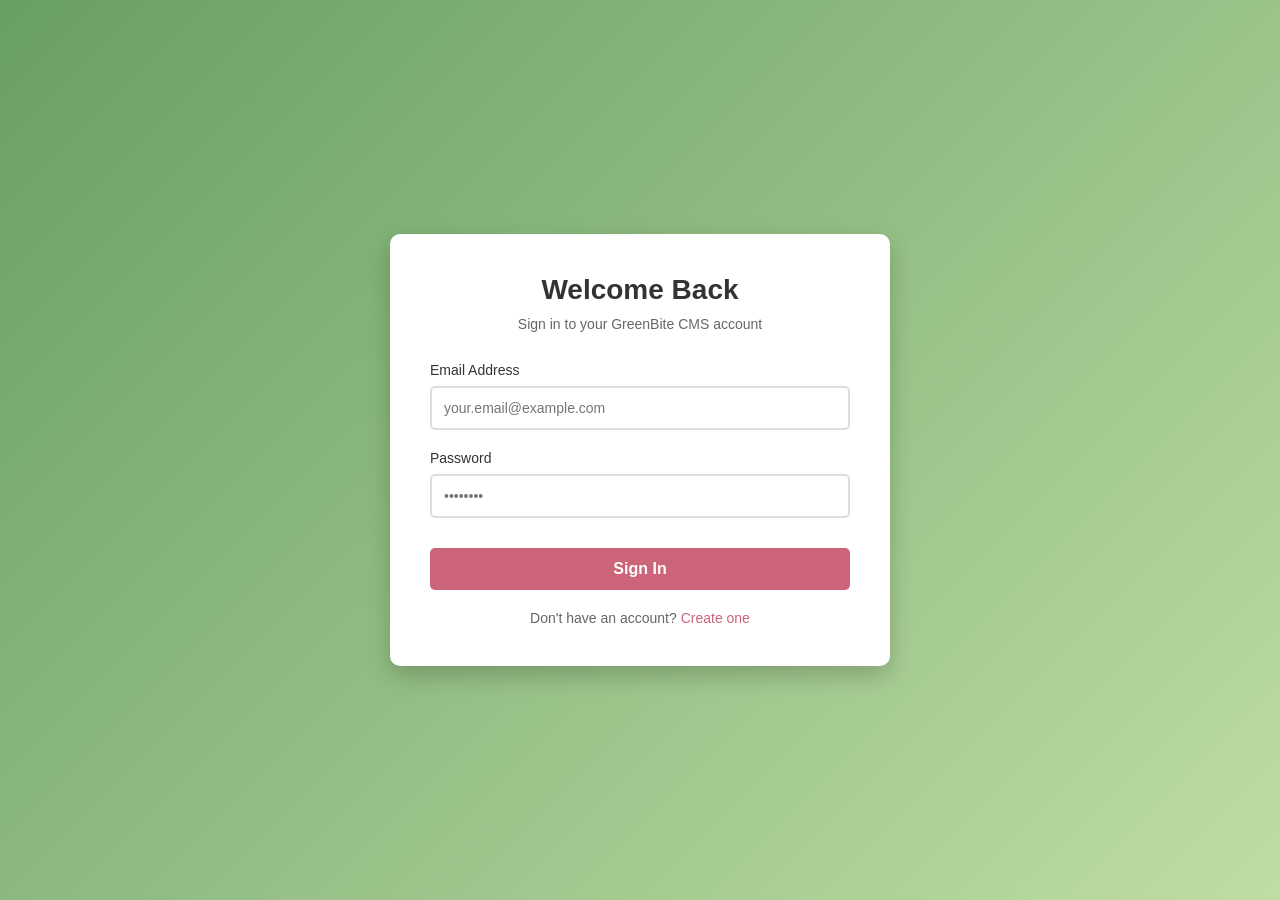
==== src/web/index.html @ c87ac5ad "Events now display with title fields & event instantiates with nonnullable title field" ====
<!DOCTYPE html>
<html lang="en">
<head>
    <meta charset="UTF-8">
    <meta name="viewport" content="width=device-width, initial-scale=1.0">
    <title>GreenBite CMS - Authentication</title>
    <style>
        * {
            margin: 0;
            padding: 0;
            box-sizing: border-box;
        }

        body {
            font-family: 'Segoe UI', Tahoma, Geneva, Verdana, sans-serif;
            background: linear-gradient(135deg, #68a062 0%, #bfdda5 100%);
            min-height: 100vh;
            display: flex;
            justify-content: center;
            align-items: flex-start;
            padding: 20px;
        }

        body.login-view {
            align-items: center;
        }

        .container {
            width: 100%;
            max-width: 500px;
            display: none;
        }

        body.login-view .container {
            display: block;
        }

        .dashboard {
            width: 100%;
            max-width: 1400px;
            margin: 0 auto;
            background: white;
            border-radius: 10px;
            box-shadow: 0 10px 25px rgba(0, 0, 0, 0.2);
            display: none;
            animation: slideIn 0.3s ease-in-out;
            position: relative;
            z-index: 10;
        }

        .dashboard.active {
            display: flex;
            flex-direction: column;
        }

        @keyframes slideIn {
            from {
                opacity: 0;
                transform: translateY(20px);
            }
            to {
                opacity: 1;
                transform: translateY(0);
            }
        }

        .form-header {
            text-align: center;
            margin-bottom: 30px;
        }

        .form-header h2 {
            color: #333;
            margin-bottom: 10px;
            font-size: 28px;
        }

        .form-header p {
            color: #666;
            font-size: 14px;
        }

        .toggle-link {
            color: #cd657a;
            cursor: pointer;
            text-decoration: none;
            font-weight: 500;
        }

        .toggle-link:hover {
            text-decoration: underline;
        }

        .form-group {
            margin-bottom: 20px;
        }

        label {
            display: block;
            margin-bottom: 8px;
            color: #333;
            font-weight: 500;
            font-size: 14px;
        }

        input, select {
            width: 100%;
            padding: 12px;
            border: 2px solid #ddd;
            border-radius: 5px;
            font-size: 14px;
            transition: border-color 0.3s;
            font-family: inherit;
        }

        input:focus, select:focus {
            outline: none;
            border-color: #cd657a;
            background-color: #f8f9ff;
        }

        .role-selector {
            display: grid;
            grid-template-columns: 1fr 1fr 1fr;
            gap: 10px;
            margin-bottom: 20px;
        }

        .role-option {
            position: relative;
        }

        .role-option input[type="radio"] {
            display: none;
        }

        .role-option label {
            display: flex;
            align-items: center;
            justify-content: center;
            padding: 12px;
            border: 2px solid #ddd;
            border-radius: 5px;
            cursor: pointer;
            transition: all 0.3s;
            margin: 0;
            font-weight: 500;
            text-transform: capitalize;
        }

        .role-option input[type="radio"]:checked + label {
            background-color: #cd657a;
            color: white;
            border-color: #cd657a;
        }

        .btn {
            width: 100%;
            padding: 12px;
            border: none;
            border-radius: 5px;
            font-size: 16px;
            font-weight: 600;
            cursor: pointer;
            transition: all 0.3s;
            margin-top: 10px;
        }

        .btn-primary {
            background-color: #cd657a;
            color: white;
        }

        .btn-primary:hover {
            background-color: #70ab5f;
            transform: translateY(-2px);
            box-shadow: 0 5px 15px rgba(238, 135, 203, 0.4);
        }

        .btn-primary:active {
            transform: translateY(0);
        }

        .btn:disabled {
            opacity: 0.6;
            cursor: not-allowed;
        }

        .message {
            padding: 12px;
            border-radius: 5px;
            margin-bottom: 20px;
            font-size: 14px;
            display: none;
            animation: slideIn 0.3s ease-in-out;
        }

        .message.show {
            display: block;
        }

        .message.success {
            background-color: #d4edda;
            color: #155724;
            border: 1px solid #c3e6cb;
        }

        .message.error {
            background-color: #f8d7da;
            color: #721c24;
            border: 1px solid #f5c6cb;
        }

        .welcome-page {
            background: white;
            border-radius: 10px;
            box-shadow: 0 10px 25px rgba(0, 0, 0, 0.2);
            padding: 60px 40px;
            text-align: center;
            display: none;
            animation: slideIn 0.3s ease-in-out;
        }

        .welcome-page.active {
            display: block;
        }

        .welcome-icon {
            font-size: 80px;
            margin-bottom: 20px;
        }

        .welcome-page h1 {
            color: #333;
            margin-bottom: 10px;
            font-size: 36px;
        }

        .welcome-page .user-info {
            background: #f8f9ff;
            padding: 20px;
            border-radius: 5px;
            margin: 30px 0;
            text-align: left;
        }

        .user-info p {
            margin: 10px 0;
            color: #555;
        }

        .user-info strong {
            color: #333;
        }

        .role-badge {
            display: inline-block;
            padding: 8px 16px;
            border-radius: 20px;
            font-weight: 600;
            margin-top: 15px;
            text-transform: capitalize;
        }

        .role-badge.client {
            background-color: #d1ecf1;
            color: #0c5460;
        }

        .role-badge.planner {
            background-color: #fff3cd;
            color: #856404;
        }

        .role-badge.admin {
            background-color: #f8d7da;
            color: #721c24;
        }

        .btn-logout {
            background-color: #cd657a;
            margin-top: 30px;
        }

        .btn-logout:hover {
            background-color: #c82333;
        }

        .loading {
            display: none;
            text-align: center;
            color: #cd657a;
            font-size: 14px;
        }

        .spinner {
            display: inline-block;
            width: 20px;
            height: 20px;
            border: 3px solid #f3f3f3;
            border-top: 3px solid #cd657a;
            border-radius: 50%;
            animation: spin 1s linear infinite;
        }

        @keyframes spin {
            0% { transform: rotate(0deg); }
            100% { transform: rotate(360deg); }
        }

        .loading.show {
            display: block;
        }

        .form-container {
            background: white;
            border-radius: 10px;
            box-shadow: 0 10px 25px rgba(0, 0, 0, 0.2);
            padding: 40px;
            display: none;
        }

        .form-container.active {
            display: block;
            animation: slideIn 0.3s ease-in-out;
        }

        .dashboard-header {
            background: linear-gradient(135deg, #68a062 0%, #8bc34a 100%);
            color: white;
            padding: 30px;
            border-radius: 10px 10px 0 0;
            display: flex;
            justify-content: space-between;
            align-items: center;
        }

        .dashboard-header h1 {
            margin: 0;
            font-size: 28px;
        }

        .dashboard-header-info {
            text-align: right;
            font-size: 14px;
        }

        .dashboard-content {
            padding: 30px;
            display: grid;
            grid-template-columns: 1fr 1.2fr 1fr;
            gap: 25px;
            width: 100%;
        }

        .dashboard-section {
            min-width: 0;
        }

        .dashboard-section.user-section {
            grid-column: 1;
        }

        .dashboard-section.create-section {
            grid-column: 2;
        }

        .dashboard-section.events-section {
            grid-column: 3;
        }

        .user-info-panel {
            background: #f8f9ff;
            padding: 20px;
            border-radius: 8px;
            border-left: 4px solid #68a062;
            max-height: calc(100vh - 250px);
            overflow-y: auto;
        }

        .user-info-panel p {
            margin: 15px 0;
            font-size: 14px;
        }

        .user-info-panel strong {
            display: block;
            color: #333;
            margin-bottom: 5px;
            font-weight: 600;
        }

        .dashboard-section h2 {
            color: #333;
            margin-bottom: 20px;
            font-size: 22px;
            border-bottom: 2px solid #68a062;
            padding-bottom: 10px;
        }

        .create-event-form {
            background: #f8f9ff;
            padding: 20px;
            border-radius: 8px;
            margin-bottom: 0;
            max-height: calc(100vh - 250px);
            overflow-y: auto;
        }

        .form-row {
            display: grid;
            grid-template-columns: 1fr;
            gap: 15px;
            margin-bottom: 15px;
        }

        .form-row.full {
            grid-template-columns: 1fr;
        }

        .form-row.full-span {
            grid-column: 1 / -1;
        }

        .events-list {
            display: grid;
            gap: 15px;
            max-height: calc(100vh - 250px);
            overflow-y: auto;
        }

        .event-card {
            background: white;
            border: 2px solid #e0e0e0;
            border-radius: 8px;
            padding: 20px;
            transition: all 0.3s;
        }

        .event-card:hover {
            border-color: #68a062;
            box-shadow: 0 5px 15px rgba(104, 160, 98, 0.2);
        }

        .event-card-header {
            display: flex;
            justify-content: space-between;
            align-items: start;
            margin-bottom: 15px;
        }

        .event-card-title {
            font-size: 18px;
            font-weight: 600;
            color: #333;
        }

        .event-status-badge {
            display: inline-block;
            padding: 6px 12px;
            border-radius: 20px;
            font-size: 12px;
            font-weight: 600;
            text-transform: uppercase;
        }

        .status-initialised {
            background-color: #e3f2fd;
            color: #1976d2;
        }

        .status-payment-pending {
            background-color: #fff3e0;
            color: #f57c00;
        }

        .status-confirmed {
            background-color: #e8f5e9;
            color: #388e3c;
        }

        .status-cancelled {
            background-color: #ffebee;
            color: #d32f2f;
        }

        .event-card-details {
            display: grid;
            grid-template-columns: 1fr 1fr;
            gap: 15px;
            margin-bottom: 15px;
        }

        .event-detail {
            font-size: 14px;
            color: #555;
        }

        .event-detail strong {
            color: #333;
            display: block;
            margin-bottom: 5px;
        }

        .event-card-actions {
            display: flex;
            gap: 10px;
            justify-content: flex-end;
        }

        .btn-small {
            padding: 8px 16px;
            font-size: 13px;
            border-radius: 4px;
            border: none;
            cursor: pointer;
            transition: all 0.3s;
        }

        .btn-danger {
            background-color: #dc3545;
            color: white;
        }

        .btn-danger:hover {
            background-color: #c82333;
        }

        .empty-state {
            text-align: center;
            padding: 40px 20px;
            color: #999;
        }

        .empty-state-icon {
            font-size: 48px;
            margin-bottom: 15px;
        }

        .empty-state-text {
            font-size: 16px;
            margin-bottom: 5px;
        }

        @media (max-width: 600px) {
            .form-container {
                padding: 30px 20px;
            }

            .form-header h2 {
                font-size: 24px;
            }

            .role-selector {
                grid-template-columns: 1fr;
            }

            .welcome-page {
                padding: 40px 20px;
            }

            .welcome-page h1 {
                font-size: 28px;
            }

            .welcome-icon {
                font-size: 60px;
            }

            .dashboard-header {
                flex-direction: column;
                text-align: center;
            }

            .dashboard-header-info {
                text-align: center;
                margin-top: 15px;
            }

            .form-row {
                grid-template-columns: 1fr;
            }

            .event-card-details {
                grid-template-columns: 1fr;
            }

            .event-card-actions {
                flex-direction: column;
            }

            .btn-small {
                width: 100%;
            }

            .dashboard-content {
                padding: 20px;
                grid-template-columns: 1fr;
            }

            .dashboard-section.user-section,
            .dashboard-section.create-section,
            .dashboard-section.events-section {
                grid-column: 1;
            }
        }

        .btn-back {
            background: linear-gradient(135deg, #68a062 0%, #8bc34a 100%);
            color: white;
            border: none;
            font-size: 24px;
            cursor: pointer;
            transition: all 0.3s;
            padding: 8px 12px;
            border-radius: 5px;
            display: flex;
            align-items: center;
            justify-content: center;
            min-width: 44px;
            min-height: 44px;
            font-weight: 600;
        }

        .btn-back:hover {
            transform: translateY(-2px);
            box-shadow: 0 5px 15px rgba(104, 160, 98, 0.4);
        }

        /* Planner Landing Page Styles */
        .planner-landing {
            width: 100%;
            max-width: 1200px;
            margin: 0 auto;
            background: white;
            border-radius: 10px;
            box-shadow: 0 10px 25px rgba(0, 0, 0, 0.2);
            display: none;
            animation: slideIn 0.3s ease-in-out;
            padding: 40px;
        }

        .planner-landing.active {
            display: block;
        }

        .planner-profile-card {
            background: linear-gradient(135deg, #68a062 0%, #8bc34a 100%);
            color: white;
            border-radius: 10px;
            padding: 30px;
            margin-bottom: 40px;
            display: flex;
            justify-content: space-between;
            align-items: center;
            box-shadow: 0 5px 15px rgba(104, 160, 98, 0.3);
        }

        .planner-profile-info {
            flex: 1;
        }

        .planner-profile-name {
            font-size: 28px;
            font-weight: 700;
            margin-bottom: 10px;
        }

        .planner-profile-email {
            font-size: 14px;
            opacity: 0.9;
            margin-bottom: 15px;
        }

        .planner-profile-stats {
            font-size: 13px;
            opacity: 0.85;
        }

        .planner-profile-avatar {
            font-size: 60px;
            margin-right: 20px;
            min-width: 80px;
            text-align: center;
        }

        .planner-logout-btn {
            padding: 10px 20px;
            background-color: rgba(255, 255, 255, 0.2);
            color: white;
            border: 2px solid white;
            border-radius: 5px;
            cursor: pointer;
            font-weight: 600;
            transition: all 0.3s;
        }

        .planner-logout-btn:hover {
            background-color: white;
            color: #68a062;
        }

        .planner-systems-title {
            color: #333;
            font-size: 24px;
            font-weight: 600;
            margin-bottom: 30px;
            text-align: center;
        }

        .planner-systems-grid {
            display: grid;
            grid-template-columns: repeat(auto-fit, minmax(250px, 1fr));
            gap: 25px;
            margin-bottom: 30px;
        }

        .system-card {
            background: white;
            border: 2px solid #e0e0e0;
            border-radius: 10px;
            padding: 30px;
            text-align: center;
            cursor: pointer;
            transition: all 0.3s;
            box-shadow: 0 2px 8px rgba(0, 0, 0, 0.1);
        }

        .system-card:hover {
            border-color: #68a062;
            box-shadow: 0 8px 20px rgba(104, 160, 98, 0.2);
            transform: translateY(-5px);
        }

        .system-card-icon {
            font-size: 50px;
            margin-bottom: 15px;
        }

        .system-card-name {
            font-size: 18px;
            font-weight: 600;
            color: #333;
            margin-bottom: 10px;
            text-transform: capitalize;
        }

        .system-card-description {
            font-size: 13px;
            color: #666;
            line-height: 1.5;
        }

        @media (max-width: 768px) {
            .planner-profile-card {
                flex-direction: column;
                text-align: center;
            }

            .planner-profile-avatar {
                margin-right: 0;
                margin-bottom: 20px;
            }

            .planner-systems-grid {
                grid-template-columns: 1fr;
            }

            .planner-landing {
                padding: 20px;
            }

            .planner-profile-name {
                font-size: 24px;
            }
        }
    </style>
</head>
<body>
    <div class="container">
        <!-- Login Form -->
        <div class="form-container active" id="loginForm">
            <div class="form-header">
                <h2>Welcome Back</h2>
                <p>Sign in to your GreenBite CMS account</p>
            </div>

            <div class="message" id="loginMessage"></div>
            <div class="loading" id="loginLoading">
                <div class="spinner"></div>
                <p>Signing in...</p>
            </div>

            <form onsubmit="handleLogin(event)">
                <div class="form-group">
                    <label for="loginEmail">Email Address</label>
                    <input 
                        type="email" 
                        id="loginEmail" 
                        placeholder="your.email@example.com" 
                        required
                    >
                </div>

                <div class="form-group">
                    <label for="loginPassword">Password</label>
                    <input 
                        type="password" 
                        id="loginPassword" 
                        placeholder="••••••••" 
                        required
                    >
                </div>

                <button type="submit" class="btn btn-primary">Sign In</button>
            </form>

            <p style="text-align: center; margin-top: 20px; color: #666; font-size: 14px;">
                Don't have an account? 
                <span class="toggle-link" onclick="toggleForm('register')">Create one</span>
            </p>
        </div>

        <!-- Registration Form -->
        <div class="form-container" id="registerForm">
            <div class="form-header">
                <h2>Get Started</h2>
                <p>Create your GreenBite CMS account</p>
            </div>

            <div class="message" id="registerMessage"></div>
            <div class="loading" id="registerLoading">
                <div class="spinner"></div>
                <p>Creating account...</p>
            </div>

            <form onsubmit="handleRegister(event)">
                <div class="form-group">
                    <label for="registerUsername">Full Name</label>
                    <input 
                        type="text" 
                        id="registerUsername" 
                        placeholder="John Doe" 
                        required
                    >
                </div>

                <div class="form-group">
                    <label for="registerEmail">Email Address</label>
                    <input 
                        type="email" 
                        id="registerEmail" 
                        placeholder="your.email@example.com" 
                        required
                        onchange="checkEmailExists()"
                    >
                    <div style="font-size: 12px; color: #666; margin-top: 5px;" id="emailCheckMessage"></div>
                </div>

                <div class="form-group">
                    <label for="registerPassword">Password</label>
                    <input 
                        type="password" 
                        id="registerPassword" 
                        placeholder="••••••••" 
                        required
                    >
                </div>

                <div class="form-group">
                    <label>Select Your Role</label>
                    <div class="role-selector">
                        <div class="role-option">
                            <input 
                                type="radio" 
                                id="roleClient" 
                                name="role" 
                                value="client" 
                                checked
                            >
                            <label for="roleClient">Client</label>
                        </div>
                        <div class="role-option">
                            <input 
                                type="radio" 
                                id="rolePlanner" 
                                name="role" 
                                value="planner"
                            >
                            <label for="rolePlanner">Planner</label>
                        </div>
                        <div class="role-option">
                            <input 
                                type="radio" 
                                id="roleAdmin" 
                                name="role" 
                                value="admin"
                            >
                            <label for="roleAdmin">Admin</label>
                        </div>
                    </div>
                </div>

                <button type="submit" class="btn btn-primary">Create Account</button>
            </form>

            <p style="text-align: center; margin-top: 20px; color: #666; font-size: 14px;">
                Already have an account? 
                <span class="toggle-link" onclick="toggleForm('login')">Sign in</span>
            </p>
        </div>

        <!-- Welcome Page (for Planner and Admin) -->
        <div class="welcome-page" id="welcomePage">
            <div class="welcome-icon" id="welcomeIcon">👋</div>
            <h1>Welcome!</h1>
            <p id="welcomeMessage" style="color: #666; font-size: 16px; margin-bottom: 20px;"></p>

            <div class="user-info">
                <p><strong>Name:</strong> <span id="displayName"></span></p>
                <p><strong>Email:</strong> <span id="displayEmail"></span></p>
                <p><strong>Role:</strong> <span id="displayRole"></span></p>
            </div>

            <div class="role-badge" id="roleBadge"></div>

            <button type="button" class="btn btn-primary btn-logout" onclick="logout()">Sign Out</button>
        </div>
    </div>

    <!-- Client Dashboard (Outside container for full width) -->
    <div class="dashboard" id="clientDashboard">
            <div class="dashboard-header">
                <div>
                    <h1>📋 Your Events</h1>
                </div>
                <div class="dashboard-header-info">
                    <div id="dashboardUserName"></div>
                    <div id="dashboardUserEmail" style="font-size: 12px; margin-top: 5px;"></div>
                </div>
            </div>

            <div class="dashboard-content">
                <!-- User Information Section (LEFT) -->
                <div class="dashboard-section user-section">
                    <h2>Your Profile</h2>
                    <div class="user-info-panel">
                        <p>
                            <strong>👤 Name</strong>
                            <span id="dashboardDisplayName"></span>
                        </p>
                        <p>
                            <strong>📧 Email</strong>
                            <span id="dashboardDisplayEmail"></span>
                        </p>
                        <p style="margin-top: 20px;">
                            <strong>📊 Statistics</strong>
                            <span id="dashboardEventCount">0 events</span>
                        </p>
                        <button type="button" class="btn btn-primary btn-logout" onclick="logout()" style="width: 100%; margin-top: 20px;">Sign Out</button>
                    </div>
                </div>

                <!-- Create Event Section (MIDDLE) -->
                <div class="dashboard-section create-section">
                    <h2>Create New Event</h2>
                    <div class="create-event-form">
                        <div class="message" id="createEventMessage"></div>
                        <div class="loading" id="createEventLoading">
                            <div class="spinner"></div>
                            <p>Creating event...</p>
                        </div>

                        <form onsubmit="handleCreateEvent(event)">
                            <div class="form-group">
                                <label for="eventTitle">Event Title</label>
                                <input 
                                    type="text" 
                                    id="eventTitle" 
                                    placeholder="Enter event title"
                                    required
                                >
                            </div>

                            <div class="form-group">
                                <label for="eventDate">Event Date & Time</label>
                                <input 
                                    type="datetime-local" 
                                    id="eventDate" 
                                    required
                                >
                            </div>

                            <div class="form-group">
                                <label for="eventLocation">Location</label>
                                <input 
                                    type="text" 
                                    id="eventLocation" 
                                    placeholder="Event location"
                                >
                            </div>

                            <div class="form-group">
                                <label for="eventPrice">Estimated Budget ($)</label>
                                <input 
                                    type="number" 
                                    id="eventPrice" 
                                    placeholder="0.00"
                                    step="0.01"
                                    min="0"
                                >
                            </div>

                            <div class="form-group">
                                <label for="eventNotes">Notes</label>
                                <textarea 
                                    id="eventNotes" 
                                    placeholder="Add any notes about your event..."
                                    style="width: 100%; padding: 12px; border: 2px solid #ddd; border-radius: 5px; font-size: 14px; font-family: inherit; resize: vertical; min-height: 100px;"
                                ></textarea>
                            </div>

                            <button type="submit" class="btn btn-primary" style="width: 100%; margin-top: 15px;">Create Event</button>
                        </form>
                    </div>
                </div>

                <!-- Events List Section (RIGHT) -->
                <div class="dashboard-section events-section">
                    <h2>Your Events</h2>
                    <div id="eventsContainer">
                        <div class="empty-state">
                            <div class="empty-state-icon">📭</div>
                            <div class="empty-state-text">No events yet</div>
                            <div style="font-size: 13px; color: #bbb;">Create your first event in the middle</div>
                        </div>
                    </div>
                </div>
            </div>
        </div>
    </div>

    <!-- Planner Landing Page -->
    <div class="planner-landing" id="plannerLanding">
        <div class="planner-profile-card">
            <div style="display: flex; align-items: center; flex: 1;">
                <div class="planner-profile-avatar">🧑‍💻</div>
                <div class="planner-profile-info">
                    <div class="planner-profile-name" id="plannerLandingName"></div>
                    <div class="planner-profile-email" id="plannerLandingEmail"></div>
                    <div class="planner-profile-stats" id="plannerLandingStats">
                        <span>📅 </span><span id="plannerLandingEventCount">0 events</span> <span>assigned</span>
                    </div>
                </div>
            </div>
            <button class="planner-logout-btn" onclick="logout()">Sign Out</button>
        </div>

        <div class="planner-systems-grid">
            <div class="system-card" onclick="navigateToPlannerSystem('booking')">
                <div class="system-card-icon">📅</div>
                <div class="system-card-name">Booking</div>
                <div class="system-card-description">Manage and view assigned events</div>
            </div>

            <div class="system-card" onclick="navigateToPlannerSystem('inventory')">
                <div class="system-card-icon">📦</div>
                <div class="system-card-name">Inventory</div>
                <div class="system-card-description">Check-out inventory items & submit RTP</div>
            </div>

            <div class="system-card" onclick="navigateToPlannerSystem('finance')">
                <div class="system-card-icon">💰</div>
                <div class="system-card-name">Finance</div>
                <div class="system-card-description">View events finance reports, paychecks & submit expense claims</div>
            </div>

            <div class="system-card" onclick="navigateToPlannerSystem('timetable')">
                <div class="system-card-icon">⏰</div>
                <div class="system-card-name">Timetable</div>
                <div class="system-card-description">View your assigned weekly schedule </div>
            </div>

            <div class="system-card" onclick="navigateToPlannerSystem('chat')">
                <div class="system-card-icon">💬</div>
                <div class="system-card-name">Chat</div>
                <div class="system-card-description">Team communication and messaging</div>
            </div>

            <div class="system-card" onclick="navigateToPlannerSystem('delivery')">
                <div class="system-card-icon">🚚</div>
                <div class="system-card-name">Delivery</div>
                <div class="system-card-description">Track deliveries</div>
            </div>
        </div>
    </div>

    <!-- Planner Dashboard (Outside container for full width) -->
    <div class="dashboard" id="plannerDashboard">
            <div class="dashboard-header">
                <div>
                    <h1>📋 Assigned Events</h1>
                </div>
                <div class="dashboard-header-info">
                    <div id="plannerDashboardUserName"></div>
                    <div id="plannerDashboardUserEmail" style="font-size: 12px; margin-top: 5px;"></div>
                </div>
            </div>

            <div class="dashboard-content">
                <!-- User Information Section (LEFT) -->
                <div class="dashboard-section user-section">
                    <h2>Your Profile</h2>
                    <div class="user-info-panel">
                        <p>
                            <strong>👤 Name</strong>
                            <span id="plannerDashboardDisplayName"></span>
                        </p>
                        <p>
                            <strong>📧 Email</strong>
                            <span id="plannerDashboardDisplayEmail"></span>
                        </p>
                        <p style="margin-top: 20px;">
                            <strong>📊 Assigned Events</strong>
                            <span id="plannerEventCount">0 events</span>
                        </p>
                        <button type="button" class="btn-back" onclick="navigateToPlannerLanding()" title="Back to main" style="width: 100%; margin-top: 20px;">Back</button>
                    </div>
                </div>

                <!-- Next Event Section (MIDDLE) -->
                <div class="dashboard-section create-section">
                    <h2>Next Event</h2>
                    <div id="nextEventContainer">
                        <div class="empty-state">
                            <div class="empty-state-icon">📭</div>
                            <div class="empty-state-text">No upcoming events</div>
                            <div style="font-size: 13px; color: #bbb;">You have no assigned events yet</div>
                        </div>
                    </div>
                </div>

                <!-- All Events Section (RIGHT) -->
                <div class="dashboard-section events-section">
                    <h2>All Assigned Events</h2>
                    <div id="plannerEventsContainer">
                        <div class="empty-state">
                            <div class="empty-state-icon">📭</div>
                            <div class="empty-state-text">No events assigned</div>
                            <div style="font-size: 13px; color: #bbb;">Check back later for new assignments</div>
                        </div>
                    </div>
                </div>
            </div>
        </div>
    </div>

    <script>
        const API_URL = 'http://localhost:5000/api';

        // Role configurations
        const roleConfig = {
            client: {
                icon: '👤',
                message: 'You are logged in as a Client. You can request events and manage your bookings.'
            },
            planner: {
                icon: '📋',
                message: 'You are logged in as an Event Planner. You can view and manage assigned events.'
            },
            admin: {
                icon: '👨‍💼',
                message: 'You are logged in as an Administrator. You have full access to the system.'
            }
        };

        function toggleForm(form) {
            const loginForm = document.getElementById('loginForm');
            const registerForm = document.getElementById('registerForm');

            if (form === 'login') {
                loginForm.classList.add('active');
                registerForm.classList.remove('active');
                clearMessages();
            } else {
                registerForm.classList.add('active');
                loginForm.classList.remove('active');
                clearMessages();
            }
        }

        function clearMessages() {
            document.getElementById('loginMessage').classList.remove('show', 'success', 'error');
            document.getElementById('registerMessage').classList.remove('show', 'success', 'error');
            document.getElementById('emailCheckMessage').textContent = '';
        }

        function showMessage(elementId, message, type) {
            const messageEl = document.getElementById(elementId);
            messageEl.textContent = message;
            messageEl.classList.add('show', type);
        }

        function showLoading(elementId, show) {
            const loadingEl = document.getElementById(elementId);
            if (show) {
                loadingEl.classList.add('show');
            } else {
                loadingEl.classList.remove('show');
            }
        }

        async function checkEmailExists() {
            const email = document.getElementById('registerEmail').value;
            const messageEl = document.getElementById('emailCheckMessage');

            if (!email) {
                messageEl.textContent = '';
                return;
            }

            try {
                const response = await fetch(`${API_URL}/check-email`, {
                    method: 'POST',
                    headers: {
                        'Content-Type': 'application/json'
                    },
                    body: JSON.stringify({ email })
                });

                const data = await response.json();

                if (data.exists) {
                    messageEl.textContent = '❌ This email is already registered';
                    messageEl.style.color = '#dc3545';
                } else {
                    messageEl.textContent = '✓ Email is available';
                    messageEl.style.color = '#28a745';
                }
            } catch (error) {
                messageEl.textContent = '';
            }
        }

        async function handleLogin(event) {
            event.preventDefault();

            const email = document.getElementById('loginEmail').value;
            const password = document.getElementById('loginPassword').value;

            if (!email || !password) {
                showMessage('loginMessage', 'Please fill in all fields', 'error');
                return;
            }

            showLoading('loginLoading', true);

            try {
                const response = await fetch(`${API_URL}/login`, {
                    method: 'POST',
                    headers: {
                        'Content-Type': 'application/json'
                    },
                    body: JSON.stringify({ email, password })
                });

                const data = await response.json();

                if (data.success) {
                    // Store user data in session storage
                    sessionStorage.setItem('user', JSON.stringify(data.user));
                    
                    // Show welcome page
                    showWelcomePage(data.user);
                    showMessage('loginMessage', 'Login successful! Redirecting...', 'success');
                } else {
                    showMessage('loginMessage', data.message || 'Login failed', 'error');
                }
            } catch (error) {
                showMessage('loginMessage', 'Error connecting to server: ' + error.message, 'error');
            } finally {
                showLoading('loginLoading', false);
            }
        }

        async function handleRegister(event) {
            event.preventDefault();

            const username = document.getElementById('registerUsername').value;
            const email = document.getElementById('registerEmail').value;
            const password = document.getElementById('registerPassword').value;
            const role = document.querySelector('input[name="role"]:checked').value;

            if (!username || !email || !password) {
                showMessage('registerMessage', 'Please fill in all fields', 'error');
                return;
            }

            // Check password strength
            if (password.length < 6) {
                showMessage('registerMessage', 'Password must be at least 6 characters', 'error');
                return;
            }

            showLoading('registerLoading', true);

            try {
                const response = await fetch(`${API_URL}/register`, {
                    method: 'POST',
                    headers: {
                        'Content-Type': 'application/json'
                    },
                    body: JSON.stringify({
                        username,
                        email,
                        password,
                        role
                    })
                });

                const data = await response.json();

                if (data.success) {
                    showMessage('registerMessage', data.message + ' Redirecting to login...', 'success');
                    
                    // Auto-populate login form and switch to it
                    setTimeout(() => {
                        document.getElementById('loginEmail').value = email;
                        document.getElementById('loginPassword').value = password;
                        toggleForm('login');
                    }, 1500);
                } else {
                    showMessage('registerMessage', data.message || 'Registration failed', 'error');
                }
            } catch (error) {
                showMessage('registerMessage', 'Error connecting to server: ' + error.message, 'error');
            } finally {
                showLoading('registerLoading', false);
            }
        }

        function showWelcomePage(user) {
            const loginForm = document.getElementById('loginForm');
            const registerForm = document.getElementById('registerForm');
            const welcomePage = document.getElementById('welcomePage');
            const clientDashboard = document.getElementById('clientDashboard');
            const plannerDashboard = document.getElementById('plannerDashboard');
            const plannerLanding = document.getElementById('plannerLanding');

            loginForm.classList.remove('active');
            registerForm.classList.remove('active');

            // If client, show client dashboard
            if (user.role === 'client') {
                welcomePage.classList.remove('active');
                clientDashboard.classList.add('active');
                plannerDashboard.classList.remove('active');
                plannerLanding.classList.remove('active');
                document.body.classList.remove('login-view');
                
                // Populate dashboard info
                document.getElementById('dashboardUserName').textContent = user.username;
                document.getElementById('dashboardUserEmail').textContent = user.email;
                document.getElementById('dashboardDisplayName').textContent = user.username;
                document.getElementById('dashboardDisplayEmail').textContent = user.email;
                
                // Load events
                loadClientEvents(user.id);
            } 
            // If planner, show planner landing page
            else if (user.role === 'planner') {
                welcomePage.classList.remove('active');
                clientDashboard.classList.remove('active');
                plannerDashboard.classList.remove('active');
                plannerLanding.classList.add('active');
                document.body.classList.remove('login-view');
                
                // Store user in session for navigation
                sessionStorage.setItem('currentPlannerUser', JSON.stringify(user));
                
                // Populate landing page info
                document.getElementById('plannerLandingName').textContent = user.username;
                document.getElementById('plannerLandingEmail').textContent = user.email;
                document.getElementById('plannerLandingEventCount').textContent = '0 events';
                
                // Load events
                loadPlannerEvents(user.id);
            }
            // Otherwise show welcome page (for admin or other roles)
            else {
                clientDashboard.classList.remove('active');
                plannerDashboard.classList.remove('active');
                plannerLanding.classList.remove('active');
                welcomePage.classList.add('active');
                document.body.classList.add('login-view');

                // Update welcome page with user data
                const config = roleConfig[user.role] || roleConfig.client;
                document.getElementById('welcomeIcon').textContent = config.icon;
                document.getElementById('welcomeMessage').textContent = config.message;
                document.getElementById('displayName').textContent = user.username;
                document.getElementById('displayEmail').textContent = user.email;
                document.getElementById('displayRole').textContent = user.roleDisplay;

                const roleBadge = document.getElementById('roleBadge');
                roleBadge.textContent = user.role.toUpperCase();
                roleBadge.className = `role-badge ${user.role}`;
            }
        }

        function navigateToPlannerSystem(system) {
            if (system === 'booking') {
                // Show the booking dashboard
                const plannerLanding = document.getElementById('plannerLanding');
                const plannerDashboard = document.getElementById('plannerDashboard');
                
                plannerLanding.classList.remove('active');
                plannerDashboard.classList.add('active');
            } else {
                // For now, show a message that other systems are coming soon
                alert(`${system.charAt(0).toUpperCase() + system.slice(1)} system is coming soon!`);
            }
        }

        function navigateToPlannerLanding() {
            // Go back to the planner landing page
            const plannerLanding = document.getElementById('plannerLanding');
            const plannerDashboard = document.getElementById('plannerDashboard');
            
            plannerDashboard.classList.remove('active');
            plannerLanding.classList.add('active');
        }

        async function loadClientEvents(userId) {
            try {
                const response = await fetch(`${API_URL}/client/events?user_id=${userId}`);
                const data = await response.json();

                if (data.success) {
                    displayEvents(data.events);
                    updateEventCount(data.events.length);
                } else {
                    displayEvents([]);
                    updateEventCount(0);
                }
            } catch (error) {
                console.error('Error loading events:', error);
                displayEvents([]);
                updateEventCount(0);
            }
        }

        async function loadPlannerEvents(userId) {
            try {
                const response = await fetch(`${API_URL}/planner/events?user_id=${userId}`);
                const data = await response.json();

                if (data.success) {
                    displayPlannerEvents(data.events);
                    displayNextEvent(data.events);
                    updatePlannerEventCount(data.events.length);
                } else {
                    displayPlannerEvents([]);
                    displayNextEvent([]);
                    updatePlannerEventCount(0);
                }
            } catch (error) {
                console.error('Error loading planner events:', error);
                displayPlannerEvents([]);
                displayNextEvent([]);
                updatePlannerEventCount(0);
            }
        }

        function updatePlannerEventCount(count) {
            document.getElementById('plannerEventCount').textContent = count + ' ' + (count === 1 ? 'event' : 'events');
            // Also update the landing page count
            const landingCountEl = document.getElementById('plannerLandingEventCount');
            if (landingCountEl) {
                landingCountEl.textContent = count + ' ' + (count === 1 ? 'event' : 'events');
            }
        }

        function displayNextEvent(events) {
            const container = document.getElementById('nextEventContainer');

            if (events.length === 0) {
                container.innerHTML = `
                    <div class="empty-state">
                        <div class="empty-state-icon">📭</div>
                        <div class="empty-state-text">No upcoming events</div>
                        <div style="font-size: 13px; color: #bbb;">You have no assigned events yet</div>
                    </div>
                `;
                return;
            }

            // Get the first (next) event
            const nextEvent = events[0];
            const eventDate = new Date(nextEvent.event_date);
            const formattedDate = eventDate.toLocaleDateString('en-US', {
                year: 'numeric',
                month: 'short',
                day: 'numeric',
                hour: '2-digit',
                minute: '2-digit'
            });

            const statusClass = `status-${nextEvent.status.toLowerCase().replace(/ /g, '-')}`;

            container.innerHTML = `
                <div class="event-card" style="border-left: 4px solid #68a062; background-color: #f0f8f0;">
                    <div class="event-card-header">
                        <div class="event-card-title" style="font-size: 16px; font-weight: bold;">🌟 ${nextEvent.title || `Next Event #${nextEvent.id}`}</div>
                        <div class="event-status-badge ${statusClass}">${nextEvent.status}</div>
                    </div>
                    <div class="event-card-details">
                        <div class="event-detail">
                            <strong>👤 Client</strong>
                            ${nextEvent.client_name}
                        </div>
                        <div class="event-detail">
                            <strong>📧 Email</strong>
                            ${nextEvent.client_email}
                        </div>
                        <div class="event-detail">
                            <strong>📅 Date & Time</strong>
                            ${formattedDate}
                        </div>
                        <div class="event-detail">
                            <strong>💰 Budget</strong>
                            $${nextEvent.price_total.toFixed(2)}
                        </div>
                        <div class="event-detail">
                            <strong>📍 Location</strong>
                            ${nextEvent.location || 'Not specified'}
                        </div>
                        <div class="event-detail">
                            <strong>✓ Payment</strong>
                            ${nextEvent.payment_confirmed ? '✅ Confirmed' : '⏳ Pending'}
                        </div>
                        ${nextEvent.notes ? `
                            <div class="event-detail" style="grid-column: 1 / -1;">
                                <strong>📝 Notes</strong>
                                ${nextEvent.notes}
                            </div>
                        ` : ''}
                    </div>
                </div>
            `;
        }

        function displayPlannerEvents(events) {
            const container = document.getElementById('plannerEventsContainer');

            if (events.length === 0) {
                container.innerHTML = `
                    <div class="empty-state">
                        <div class="empty-state-icon">📭</div>
                        <div class="empty-state-text">No events assigned</div>
                        <div style="font-size: 13px; color: #bbb;">Check back later for new assignments</div>
                    </div>
                `;
                return;
            }

            container.innerHTML = '<div class="events-list">' + events.map((event, index) => {
                const eventDate = new Date(event.event_date);
                const formattedDate = eventDate.toLocaleDateString('en-US', {
                    year: 'numeric',
                    month: 'short',
                    day: 'numeric',
                    hour: '2-digit',
                    minute: '2-digit'
                });

                const statusClass = `status-${event.status.toLowerCase().replace(/ /g, '-')}`;
                const isNext = index === 0 ? 'border-left: 4px solid #68a062; background-color: #f0f8f0;' : '';

                return `
                    <div class="event-card" style="${isNext}">
                        <div class="event-card-header">
                            <div class="event-card-title">${index === 0 ? '🌟 ' : ''}${event.title || `Event #${event.id}`}</div>
                            <div class="event-status-badge ${statusClass}">${event.status}</div>
                        </div>
                        <div class="event-card-details">
                            <div class="event-detail">
                                <strong>👤 Client</strong>
                                ${event.client_name}
                            </div>
                            <div class="event-detail">
                                <strong>📧 Email</strong>
                                ${event.client_email}
                            </div>
                            <div class="event-detail">
                                <strong>📅 Date & Time</strong>
                                ${formattedDate}
                            </div>
                            <div class="event-detail">
                                <strong>💰 Budget</strong>
                                $${event.price_total.toFixed(2)}
                            </div>
                            <div class="event-detail">
                                <strong>📍 Location</strong>
                                ${event.location || 'Not specified'}
                            </div>
                            <div class="event-detail">
                                <strong>✓ Payment</strong>
                                ${event.payment_confirmed ? '✅ Confirmed' : '⏳ Pending'}
                            </div>
                            ${event.notes ? `
                                <div class="event-detail" style="grid-column: 1 / -1;">
                                    <strong>📝 Notes</strong>
                                    ${event.notes}
                                </div>
                            ` : ''}
                        </div>
                    </div>
                `;
            }).join('') + '</div>';
        }

        function updateEventCount(count) {
            document.getElementById('dashboardEventCount').textContent = count + ' ' + (count === 1 ? 'event' : 'events');
        }

        function displayEvents(events) {
            const container = document.getElementById('eventsContainer');

            if (events.length === 0) {
                container.innerHTML = `
                    <div class="empty-state">
                        <div class="empty-state-icon">📭</div>
                        <div class="empty-state-text">No events yet</div>
                        <div style="font-size: 13px; color: #bbb;">Create your first event above to get started</div>
                    </div>
                `;
                return;
            }

            container.innerHTML = '<div class="events-list">' + events.map(event => {
                const eventDate = new Date(event.event_date);
                const formattedDate = eventDate.toLocaleDateString('en-US', {
                    year: 'numeric',
                    month: 'short',
                    day: 'numeric',
                    hour: '2-digit',
                    minute: '2-digit'
                });

                const statusClass = `status-${event.status.toLowerCase().replace(/ /g, '-')}`;

                return `
                    <div class="event-card">
                        <div class="event-card-header">
                            <div class="event-card-title">${event.title || `Event #${event.id}`}</div>
                            <div class="event-status-badge ${statusClass}">${event.status}</div>
                        </div>
                        <div class="event-card-details">
                            <div class="event-detail">
                                <strong>📅 Date & Time</strong>
                                ${formattedDate}
                            </div>
                            <div class="event-detail">
                                <strong>💰 Budget</strong>
                                $${event.price_total.toFixed(2)}
                            </div>
                            <div class="event-detail">
                                <strong>📍 Location</strong>
                                ${event.location || 'Not specified'}
                            </div>
                            <div class="event-detail">
                                <strong>✓ Payment</strong>
                                ${event.payment_confirmed ? '✅ Confirmed' : '⏳ Pending'}
                            </div>
                            ${event.notes ? `
                                <div class="event-detail" style="grid-column: 1 / -1;">
                                    <strong>📝 Notes</strong>
                                    ${event.notes}
                                </div>
                            ` : ''}
                        </div>
                        <div class="event-card-actions">
                            ${event.status_code !== 10 ? `
                                <button class="btn-small btn-danger" onclick="cancelEvent(${event.id})">Cancel Event</button>
                            ` : ''}
                        </div>
                    </div>
                `;
            }).join('') + '</div>';
        }

        async function handleCreateEvent(event) {
            event.preventDefault();

            const user = JSON.parse(sessionStorage.getItem('user'));
            const title = document.getElementById('eventTitle').value;
            const eventDate = document.getElementById('eventDate').value;
            const location = document.getElementById('eventLocation').value;
            const notes = document.getElementById('eventNotes').value;
            const price = document.getElementById('eventPrice').value || 0;

            if (!eventDate) {
                showMessage('createEventMessage', 'Please select an event date', 'error');
                return;
            }

            // Convert datetime-local to ISO format
            const isoDate = new Date(eventDate).toISOString();

            showLoading('createEventLoading', true);

            try {
                const response = await fetch(`${API_URL}/client/create-event`, {
                    method: 'POST',
                    headers: {
                        'Content-Type': 'application/json'
                    },
                    body: JSON.stringify({
                        user_id: user.id,
                        title: title || null,
                        event_date: eventDate,
                        location: location || null,
                        notes: notes || null,
                        price_total: parseFloat(price)
                    })
                });

                const data = await response.json();

                if (data.success) {
                    showMessage('createEventMessage', 'Event created successfully!', 'success');
                    document.getElementById('eventTitle').value = '';
                    document.getElementById('eventDate').value = '';
                    document.getElementById('eventLocation').value = '';
                    document.getElementById('eventNotes').value = '';
                    document.getElementById('eventPrice').value = '';

                    // Reload events
                    setTimeout(() => {
                        loadClientEvents(user.id);
                        document.getElementById('createEventMessage').classList.remove('show');
                    }, 1500);
                } else {
                    showMessage('createEventMessage', data.message || 'Failed to create event', 'error');
                }
            } catch (error) {
                showMessage('createEventMessage', 'Error: ' + error.message, 'error');
            } finally {
                showLoading('createEventLoading', false);
            }
        }

        async function cancelEvent(eventId) {
            if (!confirm('Are you sure you want to cancel this event?')) {
                return;
            }

            const user = JSON.parse(sessionStorage.getItem('user'));

            try {
                const response = await fetch(`${API_URL}/client/cancel-event`, {
                    method: 'POST',
                    headers: {
                        'Content-Type': 'application/json'
                    },
                    body: JSON.stringify({
                        user_id: user.id,
                        event_id: eventId
                    })
                });

                const data = await response.json();

                if (data.success) {
                    // Reload events
                    loadClientEvents(user.id);
                } else {
                    alert('Failed to cancel event: ' + data.message);
                }
            } catch (error) {
                alert('Error: ' + error.message);
            }
        }

        function logout() {
            console.log('Logout function called');
            
            // Clear session storage
            sessionStorage.removeItem('user');
            console.log('Session storage cleared');

            // Reset forms - find actual form elements within containers
            const loginFormContainer = document.getElementById('loginForm');
            const registerFormContainer = document.getElementById('registerForm');
            
            if (loginFormContainer) {
                const loginForm = loginFormContainer.querySelector('form');
                if (loginForm) loginForm.reset();
            }
            
            if (registerFormContainer) {
                const registerForm = registerFormContainer.querySelector('form');
                if (registerForm) registerForm.reset();
            }
            console.log('Forms reset');

            // Show login form
            document.getElementById('loginForm').classList.add('active');
            document.getElementById('welcomePage').classList.remove('active');
            document.getElementById('clientDashboard').classList.remove('active');
            document.getElementById('plannerDashboard').classList.remove('active');
            document.getElementById('plannerLanding').classList.remove('active');
            document.body.classList.add('login-view');
            console.log('Login view activated');

            clearMessages();
            console.log('Messages cleared - logout complete');
        }

        // Check if user is already logged in on page load
        window.addEventListener('DOMContentLoaded', () => {
            const user = sessionStorage.getItem('user');
            if (user) {
                showWelcomePage(JSON.parse(user));
            } else {
                document.body.classList.add('login-view');
            }
        });
    </script>
</body>
</html>
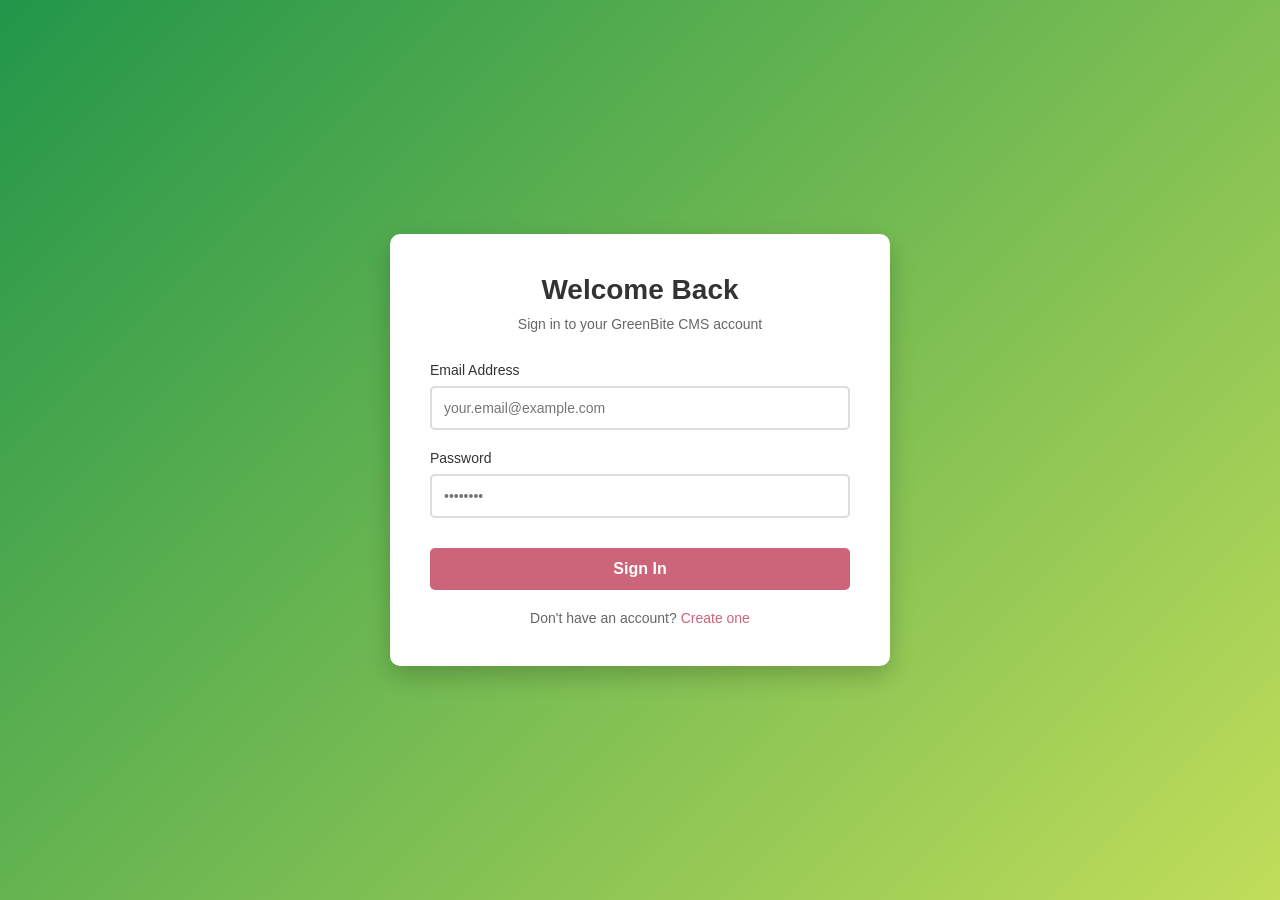
==== commit f25d012f: "Admin view of booking system with assignment functionality" ====
--- a/src/web/index.html
+++ b/src/web/index.html
@@ -13,7 +13,7 @@
 
         body {
             font-family: 'Segoe UI', Tahoma, Geneva, Verdana, sans-serif;
-            background: linear-gradient(135deg, #68a062 0%, #bfdda5 100%);
+            background: linear-gradient(135deg, #22964a 0%, #c1dd5a 100%);
             min-height: 100vh;
             display: flex;
             justify-content: center;
@@ -464,11 +464,41 @@
             text-transform: uppercase;
         }
 
+        .status-uninitialised {
+            background-color: #f5f5f5;
+            color: #757575;
+        }
+
         .status-initialised {
             background-color: #e3f2fd;
             color: #1976d2;
         }
 
+        .status-pre-approval {
+            background-color: #fff9c4;
+            color: #f57f17;
+        }
+
+        .status-accepted {
+            background-color: #c8e6c9;
+            color: #2e7d32;
+        }
+
+        .status-declined {
+            background-color: #ffccbc;
+            color: #d84315;
+        }
+
+        .status-awaiting-client {
+            background-color: #ffe0b2;
+            color: #e65100;
+        }
+
+        .status-awaiting-review {
+            background-color: #f3e5f5;
+            color: #6a1b9a;
+        }
+
         .status-payment-pending {
             background-color: #fff3e0;
             color: #f57c00;
@@ -477,6 +507,11 @@
         .status-confirmed {
             background-color: #e8f5e9;
             color: #388e3c;
+        }
+
+        .status-completed {
+            background-color: #e0f2f1;
+            color: #00695c;
         }
 
         .status-cancelled {
@@ -751,6 +786,213 @@
             line-height: 1.5;
         }
 
+        .admin-event-card {
+            background: white;
+            border: 2px solid #e0e0e0;
+            border-radius: 10px;
+            padding: 25px;
+            transition: all 0.3s;
+            box-shadow: 0 2px 8px rgba(0, 0, 0, 0.1);
+            display: flex;
+            flex-direction: column;
+            gap: 15px;
+        }
+
+        .admin-event-card:hover {
+            border-color: #68a062;
+            box-shadow: 0 8px 20px rgba(104, 160, 98, 0.2);
+        }
+
+        .admin-event-card-header {
+            display: flex;
+            justify-content: space-between;
+            align-items: start;
+            gap: 10px;
+        }
+
+        .admin-event-card-title {
+            font-size: 18px;
+            font-weight: 700;
+            color: #333;
+            flex: 1;
+            word-break: break-word;
+        }
+
+        .admin-event-card-info {
+            display: grid;
+            grid-template-columns: 1fr 1fr;
+            gap: 12px;
+            font-size: 14px;
+        }
+
+        .admin-event-info-item {
+            display: flex;
+            flex-direction: column;
+        }
+
+        .admin-event-info-label {
+            font-weight: 600;
+            color: #333;
+            font-size: 12px;
+            text-transform: uppercase;
+            margin-bottom: 4px;
+            opacity: 0.8;
+        }
+
+        .admin-event-info-value {
+            color: #555;
+            font-size: 14px;
+        }
+
+        .admin-event-planner-assignment {
+            border-top: 2px solid #e0e0e0;
+            padding-top: 15px;
+            display: flex;
+            flex-direction: column;
+            gap: 10px;
+        }
+
+        .admin-event-planner-label {
+            font-weight: 600;
+            color: #333;
+            font-size: 12px;
+            text-transform: uppercase;
+        }
+
+        .admin-event-planner-selector {
+            display: flex;
+            flex-direction: column;
+            gap: 8px;
+        }
+
+        .multi-select-container {
+            position: relative;
+        }
+
+        .multi-select-header {
+            border: 2px solid #ddd;
+            border-radius: 5px;
+            padding: 10px 12px;
+            background: white;
+            cursor: pointer;
+            display: flex;
+            justify-content: space-between;
+            align-items: center;
+            transition: border-color 0.3s;
+        }
+
+        .multi-select-header:hover {
+            border-color: #68a062;
+        }
+
+        .multi-select-header.active {
+            border-color: #68a062;
+            background-color: #f0f8f0;
+        }
+
+        .multi-select-items {
+            position: absolute;
+            top: 100%;
+            left: 0;
+            right: 0;
+            background: white;
+            border: 2px solid #68a062;
+            border-top: none;
+            border-radius: 0 0 5px 5px;
+            max-height: 200px;
+            overflow-y: auto;
+            z-index: 1000;
+            box-shadow: 0 8px 16px rgba(0, 0, 0, 0.1);
+            display: none;
+        }
+
+        .multi-select-items.active {
+            display: block;
+        }
+
+        .multi-select-item {
+            padding: 10px 12px;
+            border-bottom: 1px solid #e0e0e0;
+            cursor: pointer;
+            transition: background-color 0.2s;
+            display: flex;
+            align-items: center;
+            gap: 10px;
+            font-size: 14px;
+        }
+
+        .multi-select-item:last-child {
+            border-bottom: none;
+        }
+
+        .multi-select-item:hover {
+            background-color: #f0f8f0;
+        }
+
+        .multi-select-item input[type="checkbox"] {
+            width: 18px;
+            height: 18px;
+            cursor: pointer;
+            margin: 0;
+        }
+
+        .admin-event-selected-planners {
+            display: flex;
+            flex-wrap: wrap;
+            gap: 8px;
+            min-height: 24px;
+        }
+
+        .planner-tag {
+            background-color: #68a062;
+            color: white;
+            padding: 6px 12px;
+            border-radius: 20px;
+            font-size: 12px;
+            font-weight: 600;
+            display: flex;
+            align-items: center;
+            gap: 8px;
+            max-width: 100%;
+        }
+
+        .planner-tag-remove {
+            cursor: pointer;
+            font-weight: 700;
+            opacity: 0.8;
+            transition: opacity 0.2s;
+        }
+
+        .planner-tag-remove:hover {
+            opacity: 1;
+        }
+
+        .admin-event-save-btn {
+            background-color: #68a062;
+            color: white;
+            padding: 10px 20px;
+            border: none;
+            border-radius: 5px;
+            cursor: pointer;
+            font-weight: 600;
+            font-size: 14px;
+            transition: all 0.3s;
+            width: 100%;
+            margin-top: 10px;
+        }
+
+        .admin-event-save-btn:hover {
+            background-color: #5a8f51;
+            transform: translateY(-2px);
+            box-shadow: 0 5px 15px rgba(104, 160, 98, 0.3);
+        }
+
+        .admin-event-save-btn:disabled {
+            opacity: 0.6;
+            cursor: not-allowed;
+            transform: none;
+        }
+
         @media (max-width: 768px) {
             .planner-profile-card {
                 flex-direction: column;
@@ -772,6 +1014,14 @@
 
             .planner-profile-name {
                 font-size: 24px;
+            }
+
+            #adminEventsGridContainer {
+                grid-template-columns: 1fr !important;
+            }
+
+            .admin-event-card-info {
+                grid-template-columns: 1fr;
             }
         }
     </style>
@@ -1059,7 +1309,7 @@
         <div class="planner-systems-grid">
             <div class="system-card" onclick="navigateToPlannerSystem('booking')">
                 <div class="system-card-icon">📅</div>
-                <div class="system-card-name">Booking</div>
+                <div class="system-card-name">Events</div>
                 <div class="system-card-description">Manage and view assigned events</div>
             </div>
 
@@ -1091,6 +1341,82 @@
                 <div class="system-card-icon">🚚</div>
                 <div class="system-card-name">Delivery</div>
                 <div class="system-card-description">Track deliveries</div>
+            </div>
+        </div>
+    </div>
+
+    <!-- Admin Landing Page -->
+    <div class="planner-landing" id="adminLanding">
+        <div class="planner-profile-card">
+            <div style="display: flex; align-items: center; flex: 1;">
+                <div class="planner-profile-avatar">👨‍💼</div>
+                <div class="planner-profile-info">
+                    <div class="planner-profile-name" id="adminLandingName"></div>
+                    <div class="planner-profile-email" id="adminLandingEmail"></div>
+                    <div class="planner-profile-stats" id="adminLandingStats">
+                        <span>📊 </span><span id="adminLandingEventCount">0 events</span> <span>in system</span>
+                    </div>
+                </div>
+            </div>
+            <button class="planner-logout-btn" onclick="logout()">Sign Out</button>
+        </div>
+
+        <div class="planner-systems-grid">
+            <div class="system-card" onclick="navigateToAdminSystem('booking')">
+                <div class="system-card-icon">📅</div>
+                <div class="system-card-name">Events</div>
+                <div class="system-card-description">Manage all events and assign to planners</div>
+            </div>
+
+            <div class="system-card" onclick="navigateToAdminSystem('planners')">
+                <div class="system-card-icon">👥</div>
+                <div class="system-card-name">Planners</div>
+                <div class="system-card-description">Manage planner accounts and assignments</div>
+            </div>
+
+            <div class="system-card" onclick="navigateToAdminSystem('clients')">
+                <div class="system-card-icon">👤</div>
+                <div class="system-card-name">Clients</div>
+                <div class="system-card-description">Manage client accounts and bookings</div>
+            </div>
+
+            <div class="system-card" onclick="navigateToAdminSystem('analytics')">
+                <div class="system-card-icon">📈</div>
+                <div class="system-card-name">Analytics</div>
+                <div class="system-card-description">View system analytics and reports</div>
+            </div>
+
+            <div class="system-card" onclick="navigateToAdminSystem('finance')">
+                <div class="system-card-icon">💰</div>
+                <div class="system-card-name">Finance</div>
+                <div class="system-card-description">Financial management and payments</div>
+            </div>
+
+            <div class="system-card" onclick="navigateToAdminSystem('configure')">
+                <div class="system-card-icon">⚙️</div>
+                <div class="system-card-name">Configure CMS</div>
+                <div class="system-card-description">System settings and configuration</div>
+            </div>
+        </div>
+    </div>
+
+    <!-- Admin Events Grid Page -->
+    <div class="dashboard" id="adminEventsDashboard">
+        <div class="dashboard-header">
+            <div>
+                <h1>📅 All Events</h1>
+            </div>
+            <div class="dashboard-header-info">
+                <div id="adminDashboardUserName"></div>
+                <div id="adminDashboardUserEmail" style="font-size: 12px; margin-top: 5px;"></div>
+            </div>
+        </div>
+
+        <div style="padding: 30px; display: flex; flex-direction: column; gap: 20px;">
+            <button type="button" class="btn-back" onclick="navigateToAdminLanding()" title="Back to admin main" style="width: 100px; margin-bottom: 10px;">Back</button>
+            
+            <div id="adminEventsGridContainer" style="display: grid; grid-template-columns: repeat(auto-fill, minmax(350px, 1fr)); gap: 20px;">
+                <!-- Events will be loaded here -->
             </div>
         </div>
     </div>
@@ -1346,6 +1672,8 @@
             const clientDashboard = document.getElementById('clientDashboard');
             const plannerDashboard = document.getElementById('plannerDashboard');
             const plannerLanding = document.getElementById('plannerLanding');
+            const adminLanding = document.getElementById('adminLanding');
+            const adminEventsDashboard = document.getElementById('adminEventsDashboard');
 
             loginForm.classList.remove('active');
             registerForm.classList.remove('active');
@@ -1356,6 +1684,8 @@
                 clientDashboard.classList.add('active');
                 plannerDashboard.classList.remove('active');
                 plannerLanding.classList.remove('active');
+                adminLanding.classList.remove('active');
+                adminEventsDashboard.classList.remove('active');
                 document.body.classList.remove('login-view');
                 
                 // Populate dashboard info
@@ -1373,6 +1703,8 @@
                 clientDashboard.classList.remove('active');
                 plannerDashboard.classList.remove('active');
                 plannerLanding.classList.add('active');
+                adminLanding.classList.remove('active');
+                adminEventsDashboard.classList.remove('active');
                 document.body.classList.remove('login-view');
                 
                 // Store user in session for navigation
@@ -1386,11 +1718,34 @@
                 // Load events
                 loadPlannerEvents(user.id);
             }
-            // Otherwise show welcome page (for admin or other roles)
+            // If admin, show admin landing page
+            else if (user.role === 'admin') {
+                welcomePage.classList.remove('active');
+                clientDashboard.classList.remove('active');
+                plannerDashboard.classList.remove('active');
+                plannerLanding.classList.remove('active');
+                adminLanding.classList.add('active');
+                adminEventsDashboard.classList.remove('active');
+                document.body.classList.remove('login-view');
+                
+                // Store user in session for navigation
+                sessionStorage.setItem('currentAdminUser', JSON.stringify(user));
+                
+                // Populate landing page info
+                document.getElementById('adminLandingName').textContent = user.username;
+                document.getElementById('adminLandingEmail').textContent = user.email;
+                document.getElementById('adminLandingEventCount').textContent = '0 events';
+                
+                // Load events
+                loadAdminEvents(user.id);
+            }
+            // Otherwise show welcome page (for other roles)
             else {
                 clientDashboard.classList.remove('active');
                 plannerDashboard.classList.remove('active');
                 plannerLanding.classList.remove('active');
+                adminLanding.classList.remove('active');
+                adminEventsDashboard.classList.remove('active');
                 welcomePage.classList.add('active');
                 document.body.classList.add('login-view');
 
@@ -1576,6 +1931,14 @@
 
                 const statusClass = `status-${event.status.toLowerCase().replace(/ /g, '-')}`;
                 const isNext = index === 0 ? 'border-left: 4px solid #68a062; background-color: #f0f8f0;' : '';
+                
+                // Show action buttons for pre-approval events
+                const actionButtons = event.status === 'pre-approval' ? `
+                    <div class="event-action-buttons" style="margin-top: 15px; display: flex; gap: 10px;">
+                        <button class="btn-accept" onclick="acceptEvent(${event.id})" style="flex: 1; padding: 10px; background-color: #68a062; color: white; border: none; border-radius: 5px; cursor: pointer; font-weight: 500;">✓ Accept</button>
+                        <button class="btn-decline" onclick="declineEvent(${event.id})" style="flex: 1; padding: 10px; background-color: #cd657a; color: white; border: none; border-radius: 5px; cursor: pointer; font-weight: 500;">✗ Decline</button>
+                    </div>
+                ` : '';
 
                 return `
                     <div class="event-card" style="${isNext}">
@@ -1615,9 +1978,80 @@
                                 </div>
                             ` : ''}
                         </div>
+                        ${actionButtons}
                     </div>
                 `;
             }).join('') + '</div>';
+        }
+
+        async function acceptEvent(eventId) {
+            const user = JSON.parse(sessionStorage.getItem('user'));
+            if (!user) {
+                alert('User not found');
+                return;
+            }
+
+            try {
+                const response = await fetch(`${API_URL}/planner/accept-event`, {
+                    method: 'POST',
+                    headers: {
+                        'Content-Type': 'application/json'
+                    },
+                    body: JSON.stringify({
+                        user_id: user.id,
+                        event_id: eventId
+                    })
+                });
+
+                const data = await response.json();
+
+                if (data.success) {
+                    alert(`✓ Event "${data.event.title}" accepted successfully!`);
+                    loadPlannerEvents(user.id);
+                } else {
+                    alert(`Error: ${data.message}`);
+                }
+            } catch (error) {
+                console.error('Error accepting event:', error);
+                alert('Failed to accept event');
+            }
+        }
+
+        async function declineEvent(eventId) {
+            const user = JSON.parse(sessionStorage.getItem('user'));
+            if (!user) {
+                alert('User not found');
+                return;
+            }
+
+            if (!confirm('Are you sure you want to decline this event? It can be reassigned to another planner.')) {
+                return;
+            }
+
+            try {
+                const response = await fetch(`${API_URL}/planner/decline-event`, {
+                    method: 'POST',
+                    headers: {
+                        'Content-Type': 'application/json'
+                    },
+                    body: JSON.stringify({
+                        user_id: user.id,
+                        event_id: eventId
+                    })
+                });
+
+                const data = await response.json();
+
+                if (data.success) {
+                    alert(`✗ Event "${data.event.title}" declined successfully. Event can now be reassigned.`);
+                    loadPlannerEvents(user.id);
+                } else {
+                    alert(`Error: ${data.message}`);
+                }
+            } catch (error) {
+                console.error('Error declining event:', error);
+                alert('Failed to decline event');
+            }
         }
 
         function updateEventCount(count) {
@@ -1783,11 +2217,305 @@
             }
         }
 
+        function navigateToAdminSystem(system) {
+            if (system === 'booking') {
+                // Show the admin events dashboard
+                const adminLanding = document.getElementById('adminLanding');
+                const adminEventsDashboard = document.getElementById('adminEventsDashboard');
+                
+                adminLanding.classList.remove('active');
+                adminEventsDashboard.classList.add('active');
+            } else if (system === 'configure') {
+                alert('Configure CMS system is coming soon!');
+            } else {
+                // For now, show a message that other systems are coming soon
+                alert(`${system.charAt(0).toUpperCase() + system.slice(1)} system is coming soon!`);
+            }
+        }
+
+        function navigateToAdminLanding() {
+            // Go back to the admin landing page
+            const adminLanding = document.getElementById('adminLanding');
+            const adminEventsDashboard = document.getElementById('adminEventsDashboard');
+            
+            adminEventsDashboard.classList.remove('active');
+            adminLanding.classList.add('active');
+        }
+
+        async function loadAdminEvents(userId) {
+            try {
+                const response = await fetch(`${API_URL}/admin/events?user_id=${userId}`);
+                const data = await response.json();
+
+                if (data.success) {
+                    displayAdminEventsGrid(data.events, data.planners || []);
+                    updateAdminEventCount(data.events.length);
+                } else {
+                    displayAdminEventsGrid([]);
+                    updateAdminEventCount(0);
+                }
+            } catch (error) {
+                console.error('Error loading admin events:', error);
+                displayAdminEventsGrid([]);
+                updateAdminEventCount(0);
+            }
+        }
+
+        function updateAdminEventCount(count) {
+            document.getElementById('adminLandingEventCount').textContent = count + ' ' + (count === 1 ? 'event' : 'events');
+        }
+
+        function displayAdminEventsGrid(events, planners = []) {
+            const container = document.getElementById('adminEventsGridContainer');
+
+            if (events.length === 0) {
+                container.innerHTML = `
+                    <div style="grid-column: 1 / -1; text-align: center; padding: 60px 20px;">
+                        <div style="font-size: 48px; margin-bottom: 15px;">📭</div>
+                        <div style="font-size: 18px; font-weight: 600; color: #333; margin-bottom: 10px;">No events</div>
+                        <div style="font-size: 14px; color: #999;">There are currently no events in the system</div>
+                    </div>
+                `;
+                return;
+            }
+
+            container.innerHTML = events.map((event, index) => {
+                const eventDate = new Date(event.event_date);
+                const formattedDate = eventDate.toLocaleDateString('en-US', {
+                    year: 'numeric',
+                    month: 'short',
+                    day: 'numeric',
+                    hour: '2-digit',
+                    minute: '2-digit'
+                });
+
+                const statusClass = `status-${event.status.toLowerCase().replace(/ /g, '-')}`;
+                const assignedPlannerIds = event.assigned_planners ? event.assigned_planners.split(',').map(p => parseInt(p.trim())).filter(p => !isNaN(p)) : [];
+
+                return `
+                    <div class="admin-event-card" data-event-id="${event.id}">
+                        <div class="admin-event-card-header">
+                            <div class="admin-event-card-title">${event.title || `Event #${event.id}`}</div>
+                            <div class="event-status-badge ${statusClass}">${event.status}</div>
+                        </div>
+
+                        <div class="admin-event-card-info">
+                            <div class="admin-event-info-item">
+                                <div class="admin-event-info-label">Client</div>
+                                <div class="admin-event-info-value">${event.client_name || 'Unknown'}</div>
+                            </div>
+                            <div class="admin-event-info-item">
+                                <div class="admin-event-info-label">Email</div>
+                                <div class="admin-event-info-value" style="font-size: 12px; word-break: break-all;">${event.client_email || 'N/A'}</div>
+                            </div>
+                            <div class="admin-event-info-item">
+                                <div class="admin-event-info-label">Date & Time</div>
+                                <div class="admin-event-info-value">${formattedDate}</div>
+                            </div>
+                            <div class="admin-event-info-item">
+                                <div class="admin-event-info-label">Budget</div>
+                                <div class="admin-event-info-value">$${event.price_total ? event.price_total.toFixed(2) : '0.00'}</div>
+                            </div>
+                            <div class="admin-event-info-item">
+                                <div class="admin-event-info-label">Location</div>
+                                <div class="admin-event-info-value">${event.location || 'Not specified'}</div>
+                            </div>
+                            <div class="admin-event-info-item">
+                                <div class="admin-event-info-label">Payment</div>
+                                <div class="admin-event-info-value">${event.payment_confirmed ? '✅ Confirmed' : '⏳ Pending'}</div>
+                            </div>
+                        </div>
+
+                        <div class="admin-event-planner-assignment">
+                            <div class="admin-event-planner-label">Assign Planners</div>
+                            <div class="admin-event-planner-selector">
+                                <div class="multi-select-container" id="plannerSelect-${event.id}">
+                                    <div class="multi-select-header" onclick="togglePlannerDropdown(${event.id})">
+                                        <span style="color: #666;">Select planners...</span>
+                                        <span style="font-size: 12px;">▼</span>
+                                    </div>
+                                    <div class="multi-select-items" id="plannerItems-${event.id}">
+                                        ${planners.map(planner => `
+                                            <div class="multi-select-item">
+                                                <input type="checkbox" id="planner-${event.id}-${planner.id}" 
+                                                    value="${planner.id}" 
+                                                    ${assignedPlannerIds.includes(planner.id) ? 'checked' : ''}
+                                                    onchange="updateSelectedPlanners(${event.id})">
+                                                <label for="planner-${event.id}-${planner.id}" style="cursor: pointer; margin: 0; flex: 1;">${planner.username}</label>
+                                            </div>
+                                        `).join('')}
+                                    </div>
+                                </div>
+                                <div class="admin-event-selected-planners" id="selectedPlanners-${event.id}">
+                                    ${assignedPlannerIds.length === 0 ? '<span style="color: #999; font-size: 13px;">No planners assigned</span>' : ''}
+                                </div>
+                            </div>
+                            <button class="admin-event-save-btn" onclick="savePlannerAssignments(${event.id})">Save Assignments</button>
+                        </div>
+
+                        ${event.notes ? `
+                            <div style="border-top: 2px solid #e0e0e0; padding-top: 15px; font-size: 13px; color: #666;">
+                                <strong>📝 Notes:</strong><br>${event.notes}
+                            </div>
+                        ` : ''}
+
+                        <div style="border-top: 2px solid #e0e0e0; padding-top: 15px;">
+                            <button class="btn-small btn-danger" onclick="cancelEventAdmin(${event.id})" style="width: 100%;">Cancel Event</button>
+                        </div>
+                    </div>
+                `;
+            }).join('');
+
+            // Initialize selected planner tags
+            events.forEach(event => {
+                updateSelectedPlanners(event.id, false);
+            });
+        }
+
+        function togglePlannerDropdown(eventId) {
+            const dropdown = document.getElementById('plannerItems-' + eventId);
+            const header = dropdown.previousElementSibling;
+            
+            // Close all other dropdowns
+            document.querySelectorAll('.multi-select-items.active').forEach(el => {
+                if (el.id !== 'plannerItems-' + eventId) {
+                    el.classList.remove('active');
+                    el.previousElementSibling.classList.remove('active');
+                }
+            });
+
+            dropdown.classList.toggle('active');
+            header.classList.toggle('active');
+        }
+
+        function updateSelectedPlanners(eventId, renderTags = true) {
+            const checkboxes = document.querySelectorAll(`#plannerSelect-${eventId} input[type="checkbox"]:checked`);
+            const selectedIds = Array.from(checkboxes).map(cb => cb.value);
+
+            if (renderTags) {
+                const container = document.getElementById('selectedPlanners-' + eventId);
+                if (selectedIds.length === 0) {
+                    container.innerHTML = '<span style="color: #999; font-size: 13px;">No planners selected</span>';
+                } else {
+                    container.innerHTML = selectedIds.map(id => {
+                        const checkbox = document.querySelector(`#planner-${eventId}-${id}`);
+                        const label = checkbox.nextElementSibling.textContent;
+                        return `
+                            <div class="planner-tag">
+                                ${label}
+                                <span class="planner-tag-remove" onclick="removePlannerTag(${eventId}, ${id})">✕</span>
+                            </div>
+                        `;
+                    }).join('');
+                }
+            }
+
+            // Store selected planners on the event card
+            const card = document.querySelector(`[data-event-id="${eventId}"]`);
+            if (card) {
+                card.dataset.selectedPlanners = selectedIds.join(',');
+            }
+        }
+
+        function removePlannerTag(eventId, plannerId) {
+            const checkbox = document.querySelector(`#planner-${eventId}-${plannerId}`);
+            if (checkbox) {
+                checkbox.checked = false;
+                updateSelectedPlanners(eventId);
+            }
+        }
+
+        async function savePlannerAssignments(eventId) {
+            const button = event.target;
+            const originalText = button.textContent;
+            button.disabled = true;
+            button.textContent = 'Saving...';
+
+            const card = document.querySelector(`[data-event-id="${eventId}"]`);
+            const selectedPlannersStr = card.dataset.selectedPlanners || '';
+            const selectedPlannerIds = selectedPlannersStr ? selectedPlannersStr.split(',') : [];
+
+            const user = JSON.parse(sessionStorage.getItem('currentAdminUser'));
+
+            try {
+                const response = await fetch(`${API_URL}/admin/assign-planners`, {
+                    method: 'POST',
+                    headers: {
+                        'Content-Type': 'application/json'
+                    },
+                    body: JSON.stringify({
+                        user_id: user.id,
+                        event_id: eventId,
+                        planner_ids: selectedPlannerIds
+                    })
+                });
+
+                const data = await response.json();
+
+                if (data.success) {
+                    button.textContent = '✓ Saved!';
+                    setTimeout(() => {
+                        button.textContent = originalText;
+                        button.disabled = false;
+                    }, 2000);
+                } else {
+                    alert('Error: ' + (data.message || 'Failed to save assignments'));
+                    button.textContent = originalText;
+                    button.disabled = false;
+                }
+            } catch (error) {
+                console.error('Error saving assignments:', error);
+                alert('Error saving assignments: ' + error.message);
+                button.textContent = originalText;
+                button.disabled = false;
+            }
+        }
+
+        async function cancelEventAdmin(eventId) {
+            if (!confirm('Are you sure you want to cancel this event?')) {
+                return;
+            }
+
+            const user = JSON.parse(sessionStorage.getItem('currentAdminUser'));
+            if (!user) {
+                alert('User not found');
+                return;
+            }
+
+            try {
+                const response = await fetch(`${API_URL}/admin/cancel-event`, {
+                    method: 'POST',
+                    headers: {
+                        'Content-Type': 'application/json'
+                    },
+                    body: JSON.stringify({
+                        user_id: user.id,
+                        event_id: eventId
+                    })
+                });
+
+                const data = await response.json();
+
+                if (data.success) {
+                    alert(`✓ Event "${data.event.title}" cancelled successfully!`);
+                    // Reload events to refresh the grid
+                    loadAdminEvents(user.id);
+                } else {
+                    alert(`Error: ${data.message}`);
+                }
+            } catch (error) {
+                console.error('Error cancelling event:', error);
+                alert('Failed to cancel event: ' + error.message);
+            }
+        }
+
         function logout() {
             console.log('Logout function called');
             
             // Clear session storage
             sessionStorage.removeItem('user');
+            sessionStorage.removeItem('currentPlannerUser');
+            sessionStorage.removeItem('currentAdminUser');
             console.log('Session storage cleared');
 
             // Reset forms - find actual form elements within containers
@@ -1811,6 +2539,8 @@
             document.getElementById('clientDashboard').classList.remove('active');
             document.getElementById('plannerDashboard').classList.remove('active');
             document.getElementById('plannerLanding').classList.remove('active');
+            document.getElementById('adminLanding').classList.remove('active');
+            document.getElementById('adminEventsDashboard').classList.remove('active');
             document.body.classList.add('login-view');
             console.log('Login view activated');
 
